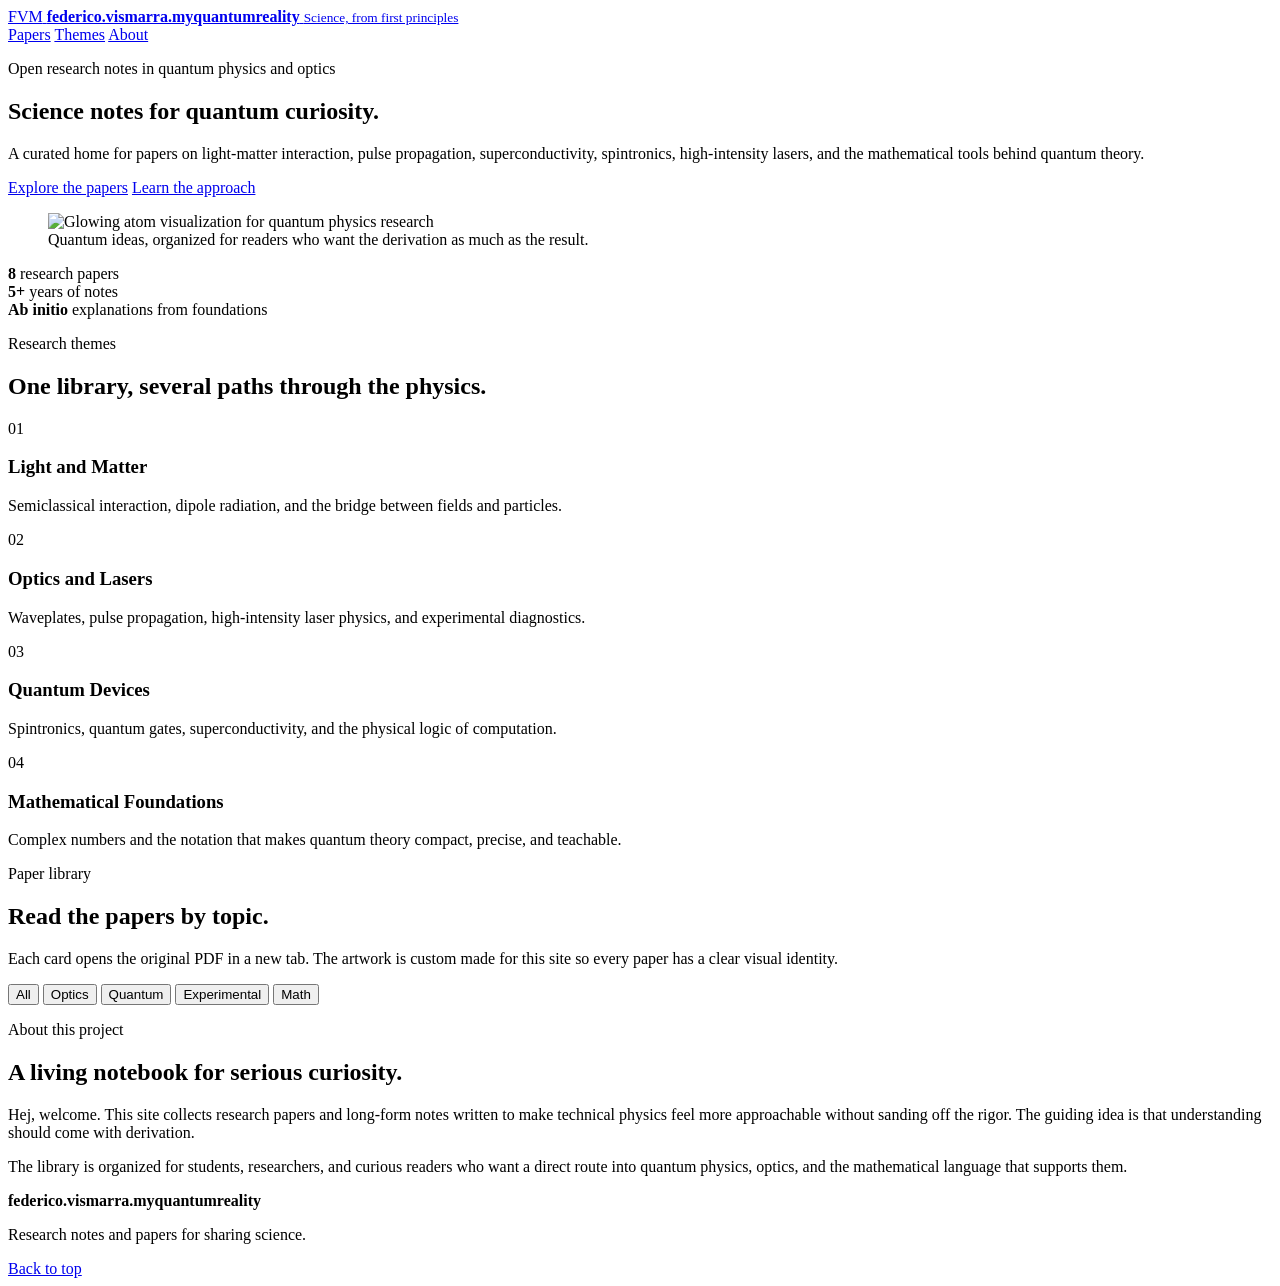
==== second.html @ 5c596c5f "Initial commit: migrate content from fedefirefox.myquantumreality.github.io" ====
<!DOCTYPE html>
<html lang="en">
<head>
    <meta charset="UTF-8">
    <meta name="viewport" content="width=device-width, initial-scale=1.0">
    <meta http-equiv="refresh" content="0; url=index.html#papers">
    <title>Papers | federico.vismarra.myquantumreality</title>
    <link rel="canonical" href="index.html#papers">
    <link rel="stylesheet" href="styles.css">
</head>
<body>
    <main class="section">
        <p class="eyebrow">Papers moved</p>
        <h1>Paper library</h1>
        <p class="hero-lede">The paper list now lives on the main site.</p>
        <a class="button primary" href="index.html#papers">Open the paper library</a>
    </main>
</body>
</html>
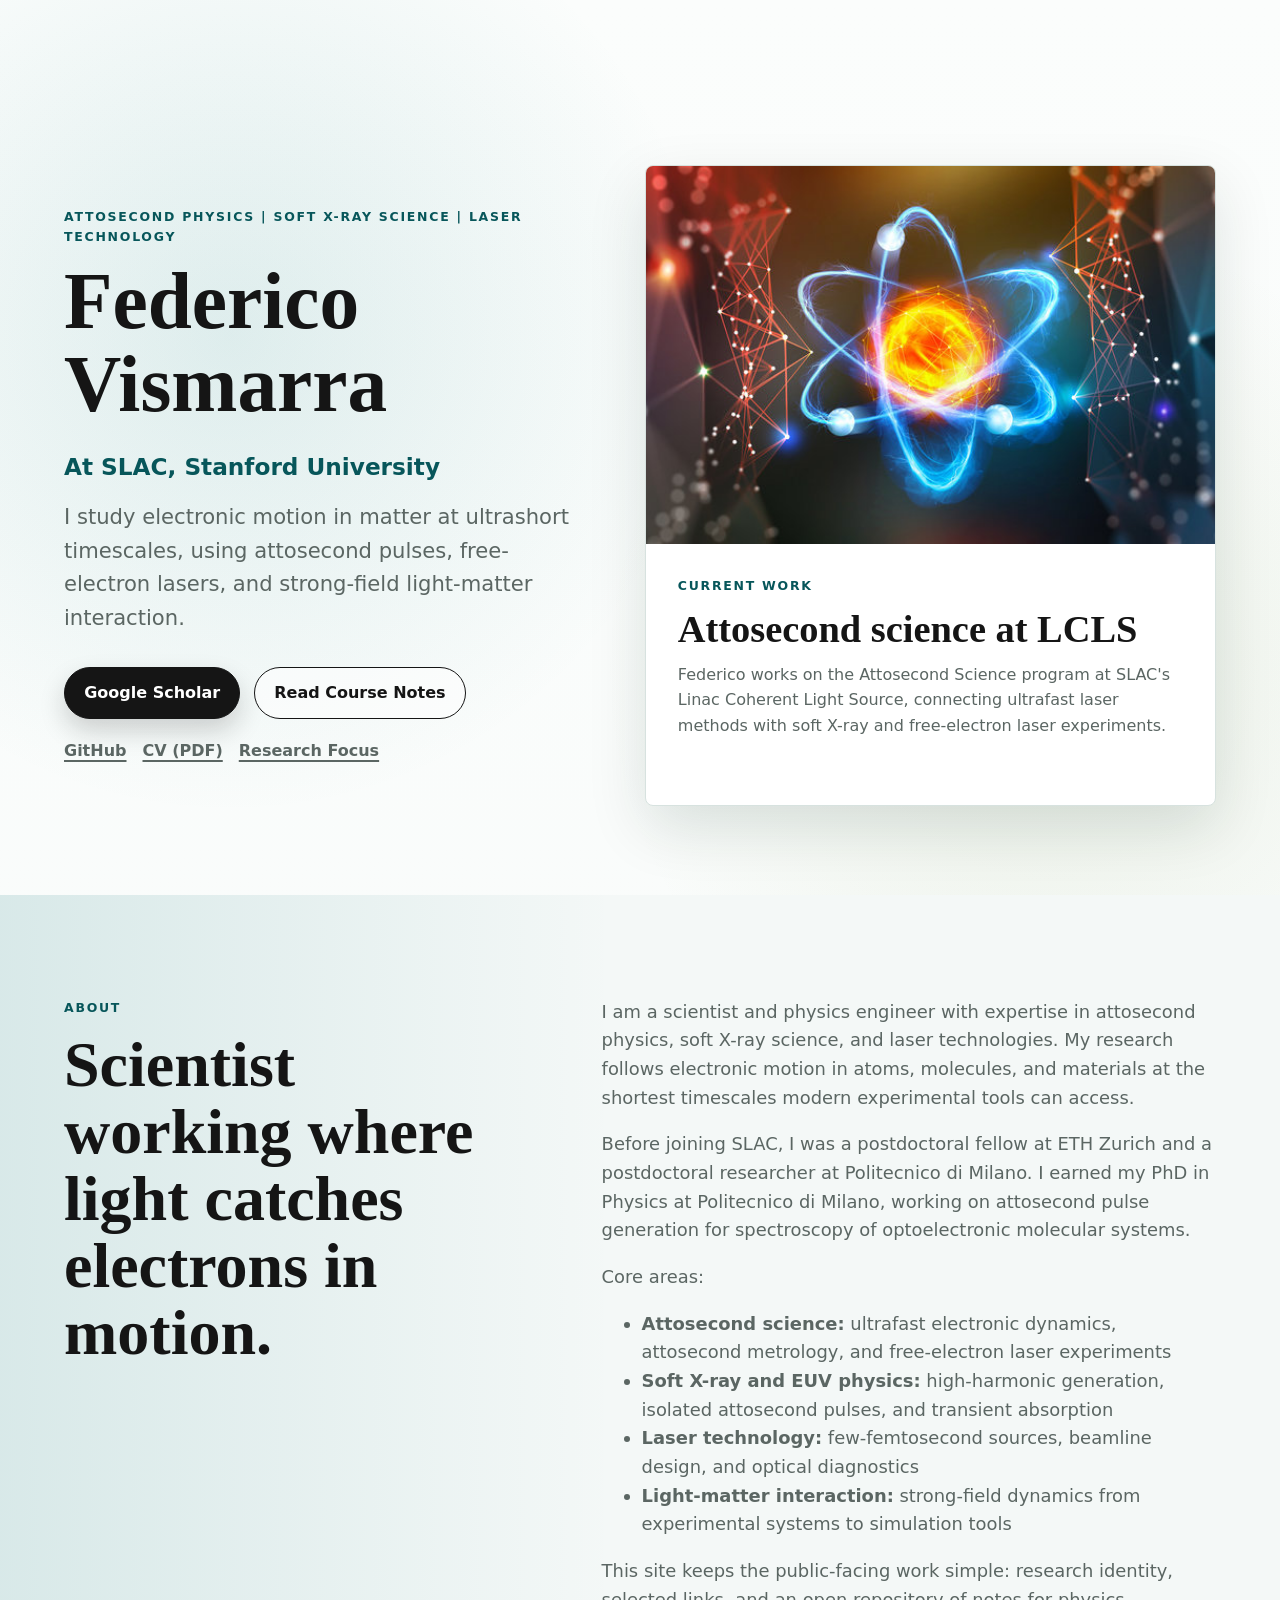
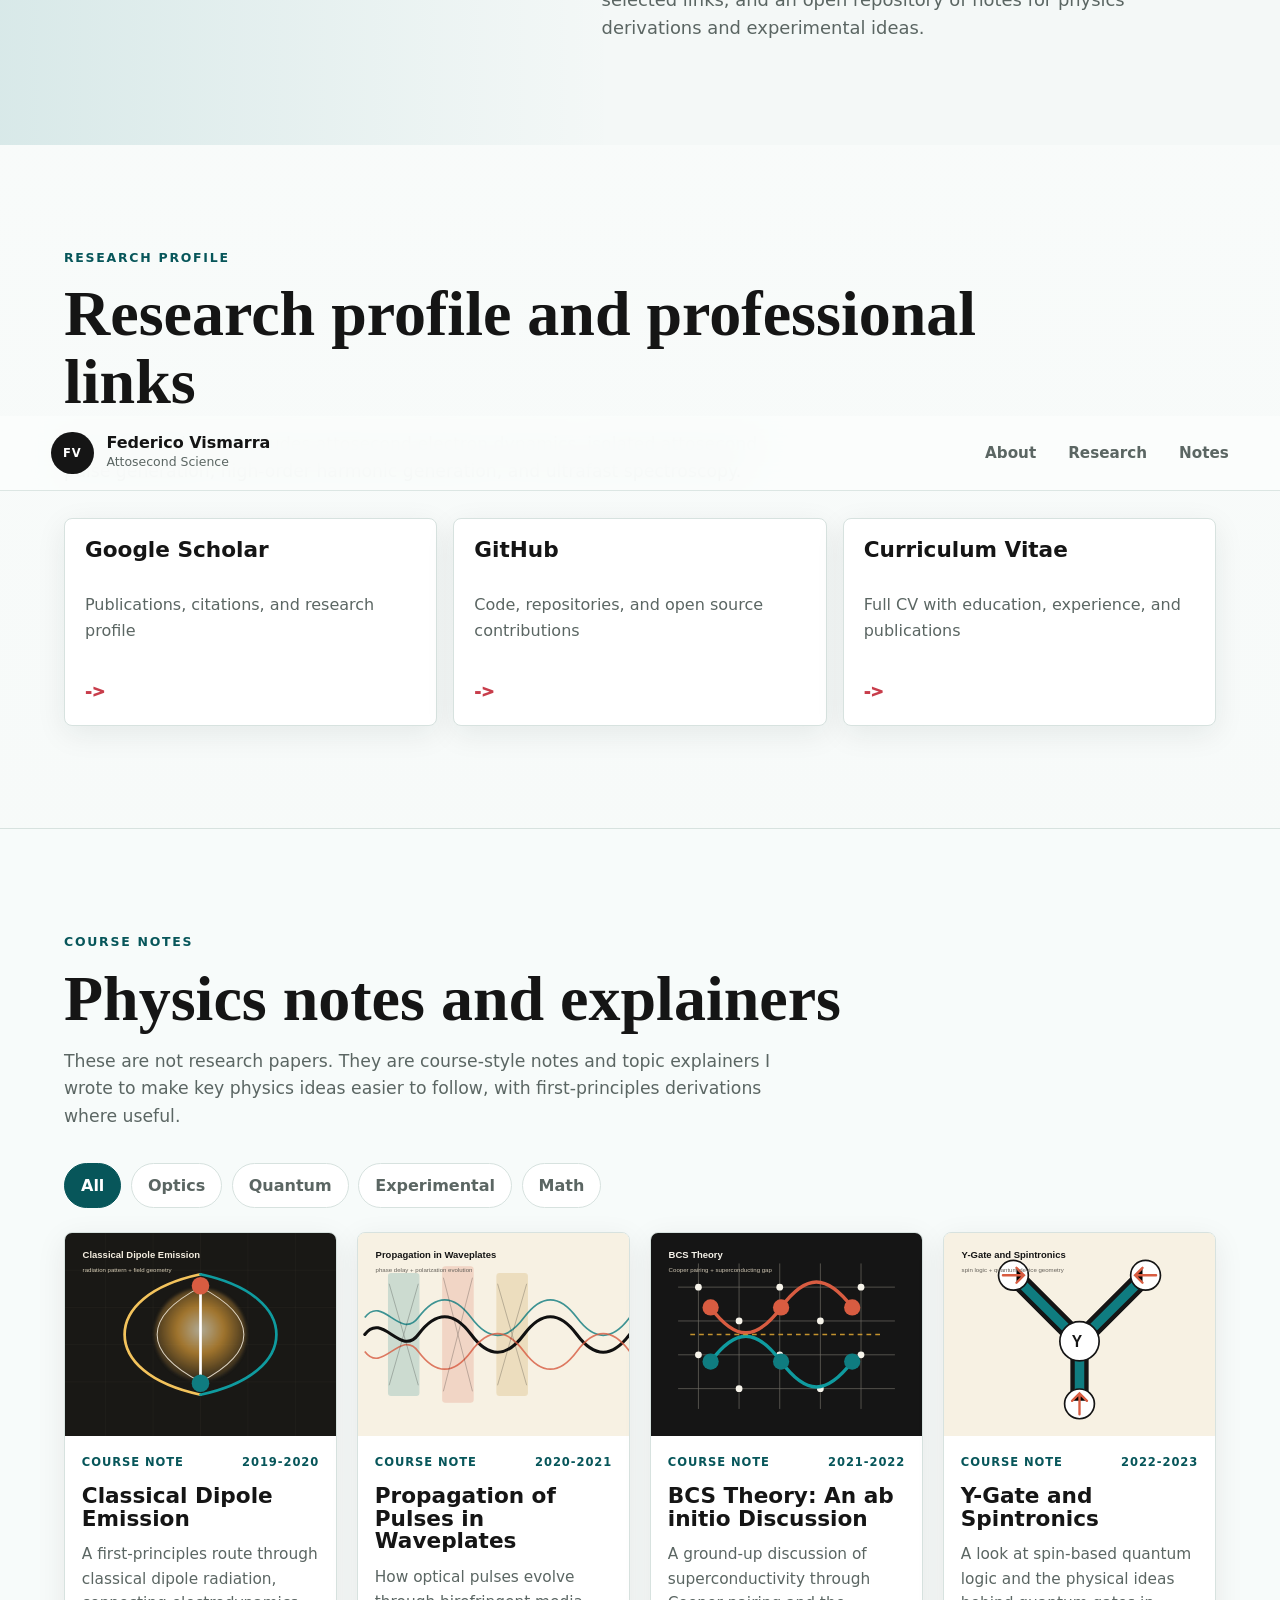
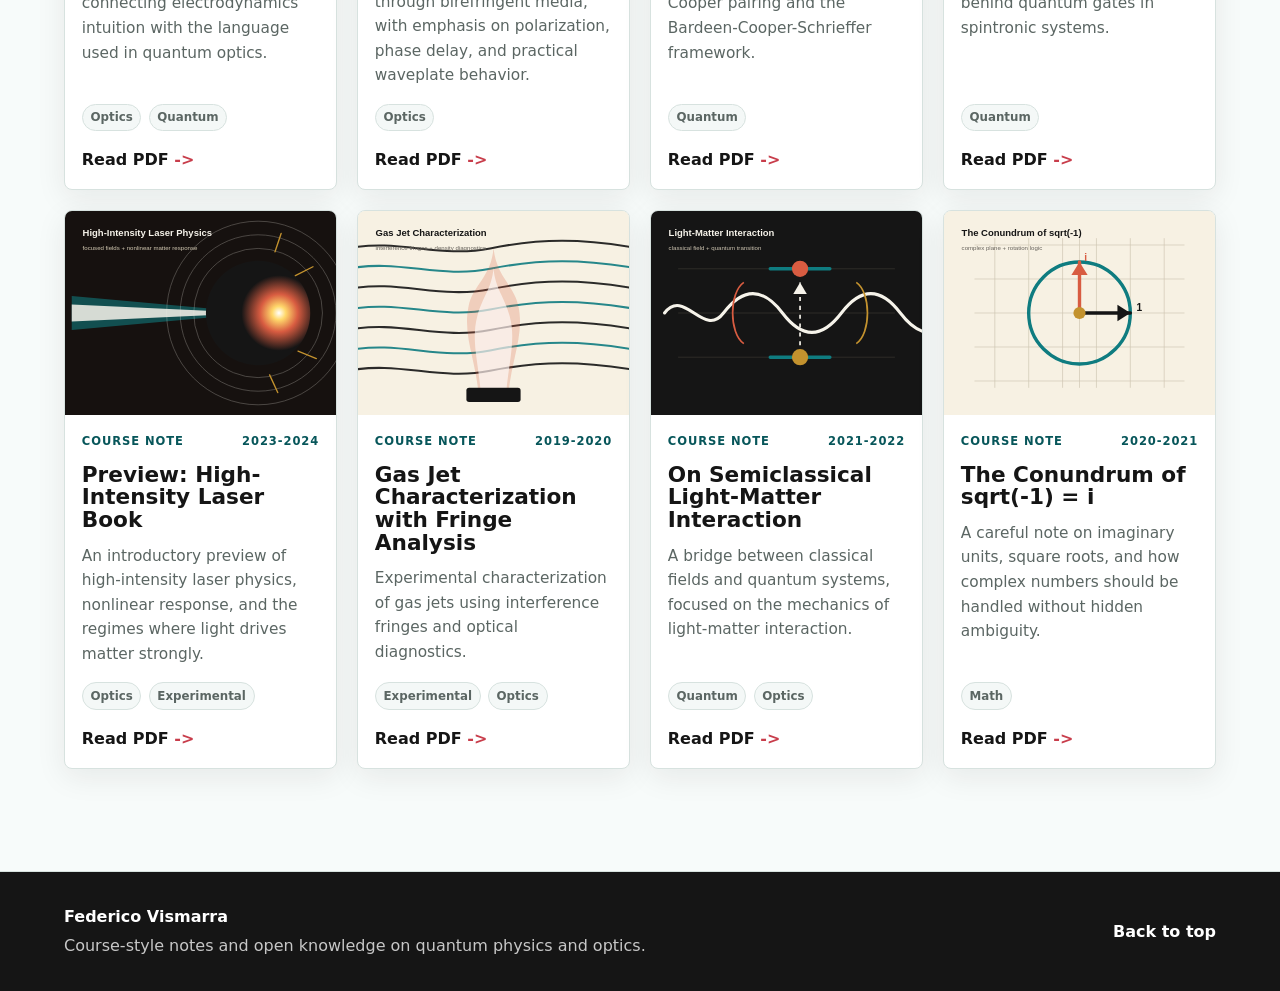
==== commit 86263733: "Updating the website" ====
--- a/second.html
+++ b/second.html
@@ -3,9 +3,9 @@
 <head>
     <meta charset="UTF-8">
     <meta name="viewport" content="width=device-width, initial-scale=1.0">
-    <meta http-equiv="refresh" content="0; url=index.html#papers">
+    <meta http-equiv="refresh" content="0; url=index.html#notes">
     <title>Papers | federico.vismarra.myquantumreality</title>
-    <link rel="canonical" href="index.html#papers">
+    <link rel="canonical" href="index.html#notes">
     <link rel="stylesheet" href="styles.css">
 </head>
 <body>
@@ -13,7 +13,7 @@
         <p class="eyebrow">Papers moved</p>
         <h1>Paper library</h1>
         <p class="hero-lede">The paper list now lives on the main site.</p>
-        <a class="button primary" href="index.html#papers">Open the paper library</a>
+        <a class="button primary" href="index.html#notes">Open the paper library</a>
     </main>
 </body>
 </html>
--- a/styles.css
+++ b/styles.css
@@ -0,0 +1,633 @@
+:root {
+    --paper: #f4f8f7;
+    --paper-soft: #fbfdfc;
+    --ink: #151515;
+    --muted: #5b6663;
+    --line: #d7e2df;
+    --teal: #0f7c80;
+    --teal-dark: #07565a;
+    --coral: #c83d4b;
+    --gold: #658a2f;
+    --white: #ffffff;
+    --shadow: 0 22px 60px rgba(12, 38, 35, 0.12);
+    --radius: 8px;
+}
+
+* {
+    box-sizing: border-box;
+}
+
+html {
+    scroll-behavior: smooth;
+}
+
+body {
+    margin: 0;
+    color: var(--ink);
+    background:
+        radial-gradient(circle at 18% 8%, rgba(15, 124, 128, 0.12), transparent 30rem),
+        radial-gradient(circle at 82% 16%, rgba(101, 138, 47, 0.10), transparent 28rem),
+        linear-gradient(180deg, var(--paper-soft), var(--paper));
+    font-family: Inter, ui-sans-serif, system-ui, -apple-system, BlinkMacSystemFont, "Segoe UI", sans-serif;
+    line-height: 1.6;
+}
+
+img {
+    display: block;
+    max-width: 100%;
+}
+
+a {
+    color: inherit;
+}
+
+.site-header {
+    position: sticky;
+    top: 0;
+    z-index: 10;
+    display: flex;
+    align-items: center;
+    justify-content: space-between;
+    gap: 1.5rem;
+    padding: 1rem clamp(1rem, 4vw, 4rem);
+    background: rgba(251, 253, 252, 0.9);
+    border-bottom: 1px solid rgba(215, 226, 223, 0.86);
+    backdrop-filter: blur(18px);
+}
+
+.brand {
+    display: inline-flex;
+    align-items: center;
+    gap: 0.8rem;
+    text-decoration: none;
+}
+
+.brand-mark {
+    display: grid;
+    width: 2.65rem;
+    height: 2.65rem;
+    place-items: center;
+    color: var(--white);
+    background: var(--ink);
+    border-radius: 50%;
+    font-size: 0.72rem;
+    font-weight: 800;
+    letter-spacing: 0.08em;
+}
+
+.brand strong,
+.brand small {
+    display: block;
+}
+
+.brand strong {
+    font-size: 1rem;
+    line-height: 1.1;
+}
+
+.brand small {
+    color: var(--muted);
+    font-size: 0.78rem;
+}
+
+.site-nav {
+    display: flex;
+    align-items: center;
+    gap: clamp(0.75rem, 3vw, 2rem);
+    color: var(--muted);
+    font-size: 0.95rem;
+    font-weight: 700;
+}
+
+.site-nav a {
+    position: relative;
+    text-decoration: none;
+}
+
+.site-nav a::after {
+    position: absolute;
+    right: 0;
+    bottom: -0.35rem;
+    left: 0;
+    height: 2px;
+    background: var(--teal);
+    content: "";
+    transform: scaleX(0);
+    transform-origin: center;
+    transition: transform 180ms ease;
+}
+
+.site-nav a:hover,
+.site-nav a[aria-current="true"] {
+    color: var(--ink);
+}
+
+.site-nav a:hover::after,
+.site-nav a[aria-current="true"]::after {
+    transform: scaleX(1);
+}
+
+.hero {
+    display: grid;
+    grid-template-columns: minmax(0, 0.95fr) minmax(20rem, 1.05fr);
+    gap: clamp(2rem, 5vw, 5rem);
+    align-items: center;
+    min-height: calc(100vh - 5rem);
+    padding: clamp(3rem, 7vw, 6rem) clamp(1rem, 5vw, 5rem);
+}
+
+.hero-copy {
+    max-width: 46rem;
+}
+
+.eyebrow {
+    margin: 0 0 0.8rem;
+    color: var(--teal-dark);
+    font-size: 0.78rem;
+    font-weight: 850;
+    letter-spacing: 0.14em;
+    text-transform: uppercase;
+}
+
+h1,
+h2,
+h3,
+p {
+    margin-top: 0;
+}
+
+h1,
+h2,
+h3 {
+    line-height: 1.05;
+}
+
+h1 {
+    margin-bottom: 1.35rem;
+    max-width: 44rem;
+    font-family: Georgia, "Times New Roman", serif;
+    font-size: clamp(2.8rem, 6.2vw, 5.1rem);
+    font-weight: 700;
+}
+
+h2 {
+    margin-bottom: 1rem;
+    font-family: Georgia, "Times New Roman", serif;
+    font-size: clamp(2.2rem, 5vw, 4.2rem);
+    font-weight: 700;
+}
+
+h3 {
+    font-size: 1.35rem;
+}
+
+.hero-subtitle {
+    margin-bottom: 0.9rem;
+    color: var(--teal-dark);
+    font-size: clamp(1.08rem, 2.2vw, 1.45rem);
+    font-weight: 850;
+}
+
+.hero-lede {
+    max-width: 42rem;
+    margin-bottom: 2rem;
+    color: var(--muted);
+    font-size: clamp(1.05rem, 2vw, 1.32rem);
+}
+
+.hero-actions {
+    display: flex;
+    flex-wrap: wrap;
+    gap: 0.85rem;
+}
+
+.button {
+    display: inline-flex;
+    align-items: center;
+    justify-content: center;
+    min-height: 3.1rem;
+    padding: 0.75rem 1.2rem;
+    border: 1px solid var(--ink);
+    border-radius: 999px;
+    font-weight: 800;
+    text-decoration: none;
+    transition: transform 180ms ease, box-shadow 180ms ease, background 180ms ease;
+}
+
+.button:hover {
+    transform: translateY(-2px);
+}
+
+.button.primary {
+    color: var(--white);
+    background: var(--ink);
+    box-shadow: 0 12px 26px rgba(21, 21, 21, 0.18);
+}
+
+.button.secondary {
+    background: rgba(255, 255, 255, 0.55);
+}
+
+.hero-links {
+    display: flex;
+    flex-wrap: wrap;
+    gap: 0.7rem 1rem;
+    margin-top: 1.2rem;
+    color: var(--muted);
+    font-weight: 800;
+}
+
+.social-link {
+    text-decoration-thickness: 0.12em;
+    text-underline-offset: 0.25em;
+}
+
+.social-link:hover {
+    color: var(--teal-dark);
+}
+
+.hero-panel {
+    align-self: stretch;
+    overflow: hidden;
+    background: var(--white);
+    border: 1px solid var(--line);
+    border-radius: var(--radius);
+    box-shadow: var(--shadow);
+}
+
+.hero-panel img {
+    width: 100%;
+    height: min(42vh, 25rem);
+    object-fit: cover;
+}
+
+.profile-card {
+    padding: clamp(1.2rem, 3vw, 2rem);
+}
+
+.profile-card h2 {
+    margin-bottom: 0.8rem;
+    font-size: clamp(1.8rem, 3vw, 2.8rem);
+}
+
+.profile-card p:last-child {
+    margin-bottom: 0;
+    color: var(--muted);
+}
+
+.intro-band {
+    display: grid;
+    grid-template-columns: repeat(3, 1fr);
+    border-top: 1px solid var(--line);
+    border-bottom: 1px solid var(--line);
+    background: var(--ink);
+    color: var(--white);
+}
+
+.intro-stat {
+    min-height: 10rem;
+    padding: clamp(1.5rem, 4vw, 3rem);
+    border-right: 1px solid rgba(255, 255, 255, 0.16);
+}
+
+.intro-stat:last-child {
+    border-right: 0;
+}
+
+.intro-stat strong {
+    display: block;
+    margin-bottom: 0.45rem;
+    font-family: Georgia, "Times New Roman", serif;
+    font-size: clamp(2.1rem, 5vw, 4rem);
+    line-height: 1;
+}
+
+.intro-stat span {
+    color: rgba(255, 255, 255, 0.72);
+    font-weight: 650;
+}
+
+.section {
+    padding: clamp(4rem, 8vw, 7rem) clamp(1rem, 5vw, 5rem);
+}
+
+.section-heading {
+    max-width: 58rem;
+    margin-bottom: 2rem;
+}
+
+.section-heading p:not(.eyebrow) {
+    max-width: 45rem;
+    color: var(--muted);
+    font-size: 1.08rem;
+}
+
+.theme-grid {
+    display: grid;
+    grid-template-columns: repeat(4, minmax(0, 1fr));
+    gap: 1px;
+    overflow: hidden;
+    border: 1px solid var(--line);
+    border-radius: var(--radius);
+    background: var(--line);
+}
+
+.theme-card {
+    min-height: 17rem;
+    padding: 1.4rem;
+    background: rgba(255, 255, 255, 0.64);
+}
+
+.theme-icon {
+    display: inline-flex;
+    margin-bottom: 3rem;
+    color: var(--coral);
+    font-weight: 900;
+}
+
+.theme-card h3 {
+    margin-bottom: 0.8rem;
+}
+
+.theme-card p {
+    margin-bottom: 0;
+    color: var(--muted);
+}
+
+.notes-section {
+    background: #f7fbfa;
+    border-top: 1px solid var(--line);
+    border-bottom: 1px solid var(--line);
+}
+
+.research-grid {
+    display: grid;
+    grid-template-columns: repeat(3, minmax(0, 1fr));
+    gap: 1rem;
+}
+
+.research-card {
+    display: flex;
+    min-height: 13rem;
+    flex-direction: column;
+    justify-content: space-between;
+    padding: 1.25rem;
+    background: var(--white);
+    border: 1px solid var(--line);
+    border-radius: var(--radius);
+    box-shadow: 0 8px 30px rgba(12, 38, 35, 0.08);
+    text-decoration: none;
+    transition: transform 180ms ease, box-shadow 180ms ease, border-color 180ms ease;
+}
+
+.research-card:hover {
+    border-color: rgba(15, 124, 128, 0.48);
+    box-shadow: 0 16px 44px rgba(12, 38, 35, 0.13);
+    transform: translateY(-4px);
+}
+
+.research-card h3 {
+    margin-bottom: 0.65rem;
+}
+
+.research-card p {
+    color: var(--muted);
+}
+
+.card-arrow {
+    color: var(--coral);
+    font-weight: 950;
+}
+
+.paper-controls {
+    display: flex;
+    flex-wrap: wrap;
+    gap: 0.6rem;
+    margin-bottom: 1.5rem;
+}
+
+.filter-button {
+    min-height: 2.6rem;
+    padding: 0.55rem 1rem;
+    color: var(--muted);
+    background: var(--white);
+    border: 1px solid var(--line);
+    border-radius: 999px;
+    cursor: pointer;
+    font: inherit;
+    font-weight: 800;
+}
+
+.filter-button:hover,
+.filter-button.active {
+    color: var(--white);
+    background: var(--teal-dark);
+    border-color: var(--teal-dark);
+}
+
+.papers-grid {
+    display: grid;
+    grid-template-columns: repeat(4, minmax(0, 1fr));
+    gap: 1.25rem;
+}
+
+.paper-card {
+    display: flex;
+    min-height: 100%;
+    flex-direction: column;
+    overflow: hidden;
+    background: var(--white);
+    border: 1px solid var(--line);
+    border-radius: var(--radius);
+    box-shadow: 0 8px 30px rgba(33, 31, 26, 0.08);
+    transition: transform 180ms ease, box-shadow 180ms ease;
+}
+
+.paper-card:hover {
+    transform: translateY(-5px);
+    box-shadow: 0 16px 44px rgba(33, 31, 26, 0.13);
+}
+
+.paper-art-link {
+    display: block;
+    background: #e7efed;
+}
+
+.paper-art {
+    width: 100%;
+    aspect-ratio: 4 / 3;
+    object-fit: cover;
+}
+
+.paper-body {
+    display: flex;
+    flex: 1;
+    flex-direction: column;
+    padding: 1.05rem;
+}
+
+.paper-meta,
+.paper-tags {
+    display: flex;
+    flex-wrap: wrap;
+    gap: 0.45rem;
+}
+
+.paper-meta {
+    justify-content: space-between;
+    margin-bottom: 0.85rem;
+    color: var(--teal-dark);
+    font-size: 0.72rem;
+    font-weight: 850;
+    letter-spacing: 0.08em;
+    text-transform: uppercase;
+}
+
+.paper-body h3 {
+    margin-bottom: 0.75rem;
+}
+
+.paper-body p {
+    flex: 1;
+    margin-bottom: 1rem;
+    color: var(--muted);
+    font-size: 0.96rem;
+}
+
+.paper-tags {
+    margin-bottom: 1rem;
+}
+
+.paper-tags span {
+    padding: 0.2rem 0.48rem;
+    color: var(--muted);
+    background: var(--paper);
+    border: 1px solid var(--line);
+    border-radius: 999px;
+    font-size: 0.74rem;
+    font-weight: 800;
+    text-transform: capitalize;
+}
+
+.paper-link {
+    display: inline-flex;
+    width: fit-content;
+    align-items: center;
+    gap: 0.35rem;
+    color: var(--ink);
+    font-weight: 900;
+    text-decoration: none;
+}
+
+.paper-link::after {
+    content: "->";
+    color: var(--coral);
+    transition: transform 180ms ease;
+}
+
+.paper-link:hover::after {
+    transform: translateX(4px);
+}
+
+.about-section {
+    background:
+        linear-gradient(90deg, rgba(15, 124, 128, 0.12), transparent 48%),
+        var(--paper);
+}
+
+.about-layout {
+    display: grid;
+    grid-template-columns: minmax(0, 0.75fr) minmax(0, 1fr);
+    gap: clamp(2rem, 6vw, 6rem);
+    align-items: start;
+}
+
+.about-copy {
+    color: var(--muted);
+    font-size: 1.12rem;
+}
+
+.about-copy p:last-child {
+    margin-bottom: 0;
+}
+
+.site-footer {
+    display: flex;
+    align-items: center;
+    justify-content: space-between;
+    gap: 1rem;
+    padding: 2rem clamp(1rem, 5vw, 5rem);
+    color: rgba(255, 255, 255, 0.76);
+    background: var(--ink);
+}
+
+.site-footer strong {
+    color: var(--white);
+}
+
+.site-footer p {
+    margin: 0.2rem 0 0;
+}
+
+.site-footer a {
+    color: var(--white);
+    font-weight: 800;
+    text-decoration: none;
+}
+
+@media (max-width: 1120px) {
+    .research-grid,
+    .papers-grid,
+    .theme-grid {
+        grid-template-columns: repeat(2, minmax(0, 1fr));
+    }
+}
+
+@media (max-width: 820px) {
+    .site-header {
+        align-items: flex-start;
+        flex-direction: column;
+    }
+
+    .hero {
+        grid-template-columns: 1fr;
+        min-height: auto;
+    }
+
+    .hero-media {
+        transform: none;
+    }
+
+    .intro-band,
+    .about-layout {
+        grid-template-columns: 1fr;
+    }
+
+    .intro-stat {
+        min-height: auto;
+        border-right: 0;
+        border-bottom: 1px solid rgba(255, 255, 255, 0.16);
+    }
+
+    .intro-stat:last-child {
+        border-bottom: 0;
+    }
+}
+
+@media (max-width: 620px) {
+    .site-nav {
+        width: 100%;
+        justify-content: space-between;
+    }
+
+    .theme-grid,
+    .research-grid,
+    .papers-grid {
+        grid-template-columns: 1fr;
+    }
+
+    .hero-actions,
+    .hero-actions .button {
+        width: 100%;
+    }
+}
